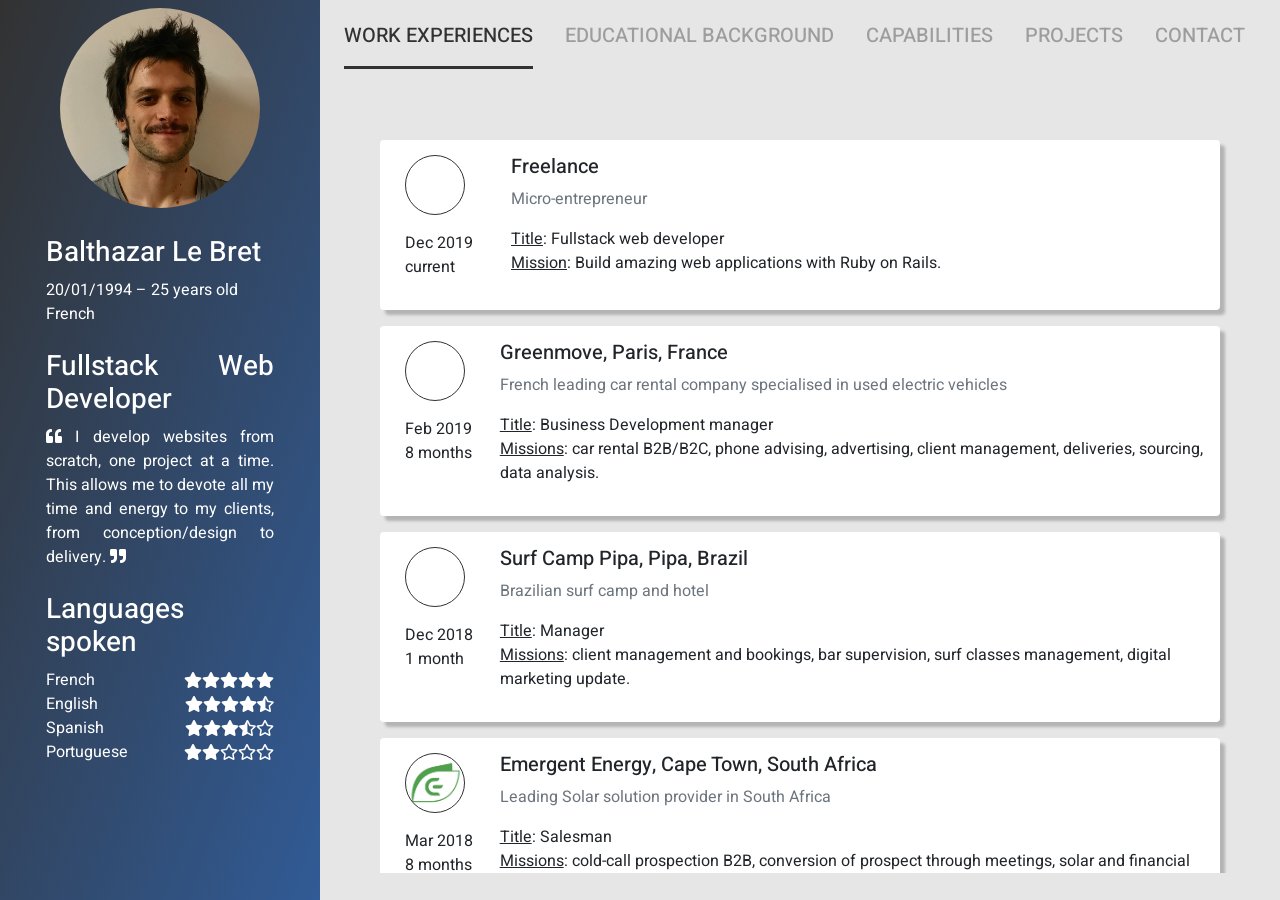
==== index.html @ 67306832 "toggle active class" ====
<!DOCTYPE html>
<html lang="en">
<head>
  <meta charset="UTF-8">
  <meta name="viewport" content="width=device-width, initial-scale=1">
  <meta http-equiv="X-UA-Compatible" content="IE=edge,chrome=1">
  <title>CV Balthazar</title>
  <link rel="stylesheet" href="resume.css">
  <link rel="icon" href="https://cdn.onlinewebfonts.com/svg/img_415067.png">
  <link href="https://fonts.googleapis.com/css?family=Heebo&display=swap" rel="stylesheet">
  <link rel="stylesheet" href="https://use.fontawesome.com/releases/v5.8.1/css/all.css" integrity="sha384-50oBUHEmvpQ+1lW4y57PTFmhCaXp0ML5d60M1M7uH2+nqUivzIebhndOJK28anvf" crossorigin="anonymous">
  <link rel="stylesheet" href="https://stackpath.bootstrapcdn.com/bootstrap/4.3.1/css/bootstrap.min.css" integrity="sha384-ggOyR0iXCbMQv3Xipma34MD+dH/1fQ784/j6cY/iJTQUOhcWr7x9JvoRxT2MZw1T" crossorigin="anonymous">
</head>

<body class="m-0">

  <div class="global-container p-0 d-flex">

    <div class="info d-flex flex-column align-items-center p-2">
      <a href="https://www.linkedin.com/in/balthazarlebret/" target="_blank"><div class="avatar" style="background-image: url('images/balt.png');"></div></a>
      <div class="personal-info">
        <h2 class="mt-2">Balthazar Le Bret</h2>
        <p class="m-0">20/01/1994 – 25 years old</p>
        <p class="m-0">French</p>
      </div>
      <div class="job">
        <h2 class="mt-4">Fullstack Web Developer</h2>
        <i class="fas fa-quote-left"></i><span> I develop websites from scratch, one project at a time. This allows me to devote all my time and energy to my clients, from conception/design to delivery. </span><i class="fas fa-quote-right"></i>
      </div>
      <div class="languages">
        <h2 class="mt-4">Languages spoken</h2>
        <div class="level d-flex align-items-center"><p class="m-0 pr-2 flex-grow-1">French</p><i class="fas fa-star"></i><i class="fas fa-star"></i><i class="fas fa-star"></i><i class="fas fa-star"></i><i class="fas fa-star"></i></div>
        <div class="level d-flex align-items-center"><p class="m-0 pr-2 flex-grow-1">English</p><i class="fas fa-star"></i><i class="fas fa-star"></i><i class="fas fa-star"></i><i class="fas fa-star"></i><i class="fas fa-star-half-alt"></i></div>
        <div class="level d-flex align-items-center"><p class="m-0 pr-2 flex-grow-1">Spanish</p><i class="fas fa-star"></i><i class="fas fa-star"></i><i class="fas fa-star"></i><i class="fas fa-star-half-alt"></i><i class="far fa-star"></i></div>
        <div class="level d-flex align-items-center"><p class="m-0 pr-2 flex-grow-1">Portuguese</p><i class="fas fa-star"></i><i class="fas fa-star"></i><i class="far fa-star"></i><i class="far fa-star"></i><i class="far fa-star"></i></div>
      </div>
    </div>

    <div class="tabs pt-4">

      <div class="menus flex-column flex-column">
        <div id="burger">
          <!-- Burger-Icon -->
          <div class="b-container">
            <div class="b-menu">
              <div class="b-bun b-bun--top"></div>
              <div class="b-bun b-bun--mid"></div>
              <div class="b-bun b-bun--bottom"></div>
            </div>
          </div>
          <!-- Navigation -->
          <div class="b-nav">
            <li><a class="b-link" href="#work" data-toggle="tab">Work</a></li>
            <li><a class="b-link" href="#education" data-toggle="tab">Education</a></li>
            <li><a class="b-link" href="#skills" data-toggle="tab">Skills</a></li>
            <li><a class="b-link" href="#projects" data-toggle="tab">Projects</a></li>
          </div>
        </div>
        <div id="paper-plane" class="b-menu">
          <form action="mailto:balthazarlb@gmail.com" method="post" enctype="text/plain"><button><i class="far fa-paper-plane fa-lg"></i></button></form>
        </div>
      </div>

      <div id="tab-titles">
        <ul  class="nav">
          <li class="ml-4 mr-3 mb-4 active"><h5><a class="pb-3" href="#work" data-toggle="tab">Work experiences</a></h5></li>
          <li class="mx-3 mb-4"><h5><a class="pb-3" href="#education" data-toggle="tab">Educational background</a></h5></li>
          <li class="mx-3 mb-4"><h5><a class="pb-3" href="#skills" data-toggle="tab">Capabilities</a></h5></li>
          <li class="mx-3 mb-4"><h5><a class="pb-3" href="#projects" data-toggle="tab">Projects</a></h5></li>
          <li class="mx-3 mb-4"><h5><a class="pb-3" href="#contact" data-toggle="tab">Contact</a></h5></li>
        </ul>
      </div>

      <div class="tab-content clearfix">

        <div class="tab-pane active" id="work">
          <div class="experience d-flex my-3">
            <div class="logo-div">
              <a href="https://github.com/Probalt" target="_blank"><div class="avatar" style="background-image: url('https://cdn4.iconfinder.com/data/icons/iconsimple-logotypes/512/github-512.png');"></div></a>
              <p class="pt-3 m-0">Dec 2019</p>
              <p>current</p>
            </div>
            <div class="content-div pl-3">
              <h5>Freelance</h5>
              <p class="mb-3 text-secondary">Micro-entrepreneur</p>
              <p class="mb-0"><u>Title</u>: Fullstack web developer</p>
              <p><u>Mission</u>: Build amazing web applications with Ruby on Rails.</p>
            </div>
          </div>

          <div class="experience d-flex my-3">
            <div class="logo-div">
              <a href="https://greenmove.fr/" target="_blank"><div class="avatar" style="background-image: url('https://www.declic-mobilites.org/images/neoentreprises/e/83/m_Logo%20Greenmove-20190415113512.jpg');"></div></a>
              <p class="pt-3 m-0">Feb 2019</p>
              <p>8 months</p>
            </div>
            <div class="content-div pl-3">
              <h5>Greenmove, Paris, France</h5>
              <p class="mb-3 text-secondary">French leading car rental company specialised in used electric vehicles</p>
              <p class="mb-0"><u>Title</u>: Business Development manager</p>
              <p><u>Missions</u>: car rental B2B/B2C, phone advising, advertising, client management, deliveries, sourcing, data analysis.</p>
            </div>
          </div>

          <div class="experience d-flex my-3">
            <div class="logo-div">
              <a href="https://www.surfpipa.com/" target="_blank"><div class="avatar" style="background-image: url('http://www.surfschoolpipa.com/wp-content/uploads/2016/06/logo-camp-black-trasp-.gif');"></div></a>
              <p class="pt-3 m-0">Dec 2018</p>
              <p>1 month</p>
            </div>
            <div class="content-div pl-3">
              <h5>Surf Camp Pipa, Pipa, Brazil</h5>
              <p class="mb-3 text-secondary">Brazilian surf camp and hotel</p>
              <p class="mb-0"><u>Title</u>: Manager</p>
              <p><u>Missions</u>: client management and bookings, bar supervision, surf classes management, digital marketing update.</p>
            </div>
          </div>

          <div class="experience d-flex my-3">
            <div class="logo-div">
              <a href="https://emergentenergy.co.za/" target="_blank"><div class="avatar" style="background-image: url('./images/emergent.png');"></div></a>
              <p class="pt-3 m-0">Mar 2018</p>
              <p>8 months</p>
            </div>
            <div class="content-div pl-3">
              <h5>Emergent Energy, Cape Town, South Africa</h5>
              <p class="mb-3 text-secondary">Leading Solar solution provider in South Africa</p>
              <p class="mb-0"><u>Title</u>: Salesman</p>
              <p><u>Missions</u>: cold-call prospection B2B, conversion of prospect through meetings, solar and financial solution design.</p>
            </div>
          </div>

          <div class="experience d-flex my-3">
            <div class="logo-div">
              <a href="http://www.ledaristorante.com/about" target="_blank"><div class="avatar" style="background-image: url('https://scontent-cdg2-1.xx.fbcdn.net/v/t1.0-1/c41.0.720.720a/p720x720/12063323_1498641273786933_7352727212682793285_n.jpg?_nc_cat=109&_nc_ohc=fmUoP0JHiI4AQmm7QNTG5CvU2Zw29uzyaKtdHWYmrPdVsaO-jd6ci4zAw&_nc_ht=scontent-cdg2-1.xx&oh=163607c9ba484c307b095564dd75fb97&oe=5E72348D');"></div></a>
              <p class="pt-3 m-0">Oct 2017</p>
              <p>2 months</p>
            </div>
            <div class="content-div pl-3">
              <h5>Leda, Sayulita, Mexico</h5>
              <p class="mb-3 text-secondary">Gastronomic italian restaurant</p>
              <p class="mb-0">Bartender</p>
            </div>
          </div>

          <div class="experience d-flex my-3">
            <div class="logo-div">
              <a href="http://geteyeco.com/" target="_blank"><div class="avatar" style="background-image: url('./images/Victorise.png');"></div></a>
              <p class="pt-3 m-0">Jun 2017</p>
              <p>4 months</p>
            </div>
            <div class="content-div pl-3">
              <h5>Victorise, Carlsbad, California, USA</h5>
              <p class="mb-3 text-secondary">High-tech start-up developing softwares and hardwares for the racing-sport industry</p>
              <p class="mb-0"><u>Title</u>: Business development manager</p>
              <p><u>Missions</u>: Kickstarter campaign launch, social media development, marketing stretegy development, data analysis.</p>
            </div>
          </div>

          <div class="experience d-flex my-3">
            <div class="logo-div">
              <div class="avatar" style="background-image: url('images/suwo.png');"></div>
              <p class="pt-3 m-0">Mar 2017</p>
              <p>4 months</p>
            </div>
            <div class="content-div pl-3">
              <h5>Surfing Work, California, USA</h5>
              <p class="mb-3 text-secondary">My own photography project</p>
              <p class="mb-0">Owner, photographer</p>
            </div>
          </div>

          <div class="experience d-flex my-3">
            <div class="logo-div">
              <div class="avatar" style="background-image: url('images/velo.png');"></div>
              <p class="pt-3 m-0">Nov 2015</p>
              <p>1 month</p>
            </div>
            <div class="content-div pl-3">
              <h5>Bike Tours, Surfers Paradise, Australia</h5>
              <p class="mb-3 text-secondary">My own tourism and transport activity</p>
              <p class="mb-0">Cycling taxi driver</p>
            </div>
          </div>

          <div class="experience d-flex my-3">
            <div class="logo-div">
              <a href="https://group.accor.com/fr-FR/brands/business-accelerators/john-paul" target="_blank"><div class="avatar" style="background-image: url('./images/jp.png');"></div></a>
              <p class="pt-3 m-0">May 2015</p>
              <p>2 months</p>
            </div>
            <div class="content-div pl-3">
              <h5>John Paul, Paris, France</h5>
              <p class="mb-3 text-secondary">French leading luxury concierge services</p>
              <p class="mb-0"><u>Title</u>: Marketing assistant</p>
              <p><u>Missions</u>: innovation watch, competitive intelligence, mailing communication, text concierge testing.</p>
            </div>
          </div>
        </div>

        <div class="tab-pane" id="education">
          <div class="experience d-flex my-3">
            <div class="logo-div">
              <a href="https://www.lewagon.com/" target="_blank"><div class="avatar" style="background-image: url('images/lw.png');"></div></a>
              <p class="pt-3 m-0">Oct 2019</p>
              <p>3 months</p>
            </div>
            <div class="content-div pl-3">
              <h5>Le Wagon, Bordeaux, France</h5>
              <p class="mb-3 text-secondary">Ranked best web development training woldwide for the 3rd year in a row</p>
              <p class="mb-0">Web Development Certificate</p>
              <em>License degree equivalent</em>
            </div>
          </div>

          <div class="experience d-flex my-3">
            <div class="logo-div">
              <a href="https://www.psbedu.paris/fr" target="_blank"><div class="avatar" style="background-image: url('https://file.aconf.org/user/conf_39146/images/Paris_School_of_Business_logo.jpg');"></div></a>
              <p class="pt-3 m-0">Sep 2013</p>
              <p>5 years</p>
            </div>
            <div class="content-div pl-3">
              <h5>Paris School of Business (PSB), Paris, France</h5>
              <p class="mb-3 text-secondary">5-years french Business School (ex-ESG Management School)</p>
              <p class="mb-0">Master degree in International Business (english track)</p>
              <em>+ 1 gap year</em>
            </div>
          </div>

          <div class="experience d-flex my-3">
            <div class="logo-div">
              <a href="https://www.sdsu.edu/" target="_blank"><div class="avatar" style="background-image: url('https://upload.wikimedia.org/wikipedia/en/thumb/6/60/San_Diego_State_University_seal.svg/1200px-San_Diego_State_University_seal.svg.png');"></div></a>
              <p class="pt-3 m-0">Jan 2017</p>
              <p>9 months</p>
            </div>
            <div class="content-div pl-3">
              <h5>San Diego State University (SDSU), San Diego, California, USA</h5>
              <p class="mb-3 text-secondary">Public research university of California</p>
              <p class="mb-0">Focus on Entrepreneurship, Creativity, Innovation, Sustainability, Environment & Ethics</p>
              <em>Exchange program</em>
            </div>
          </div>

          <div class="experience d-flex my-3">
            <div class="logo-div">
              <a href="https://www.usc.edu.au/" target="_blank"><div class="avatar" style="background-image: url('https://blashki.com.au/wp-content/uploads/2018/08/USC-Logo.png');"></div></a>
              <p class="pt-3 m-0">Aug 2015</p>
              <p>1 year</p>
            </div>
            <div class="content-div pl-3">
              <h5>University of the Sunshine Coast (USC), Sippy Downs, Australia</h5>
              <p class="mb-3 text-secondary">Public university in Queensland</p>
              <p class="mb-0">Bachelor degree in Business administration</p>
              <em>Exchange program</em>
            </div>
          </div>
        </div>

        <div class="tab-pane" id="skills">
          <div class="experience d-flex my-3">
            <div class="pl-3">
              <h5 class="mb-3">Technical skills</h5>
              <div class="d-flex mb-3">
                <div>
                  <div class="avatar" style="background-image: url('https://maxcdn.icons8.com/Share/icon/Programming/source_code1600.png');"></div>
                </div>
                <div>
                  <p class="mb-4 ml-3">Coding</p>
                  <div class="d-flex flex-wrap">
                    <img src="https://upload.wikimedia.org/wikipedia/commons/1/16/Ruby_on_Rails-logo.png" alt="ruby on rails">
                    <img src="https://ih1.redbubble.net/image.361593789.5453/ap,550x550,12x12,1,transparent,t.png" alt="HTML">
                    <img src="https://upload.wikimedia.org/wikipedia/commons/thumb/3/3d/CSS.3.svg/730px-CSS.3.svg.png" alt="CSS">
                    <img src="https://upload.wikimedia.org/wikipedia/commons/thumb/b/b6/Badge_js-strict.svg/347px-Badge_js-strict.svg.png" alt="JavaScript">
                    <img src="https://fuzati.com/wp-content/uploads/2016/12/Bootstrap-Logo.png" alt="bootstrap">
                    <img src="https://logz.io/wp-content/uploads/2015/11/github-logo.gif" alt="github">
                    <img src="https://image.freepik.com/free-icon/stripe-pay-card-logo_318-55295.jpg" alt="stripe">
                    <img src="https://byrony.github.io/figure/SQL.png" alt="SQL">
                    <img src="https://a.slack-edge.com/80588/img/api/hosting_heroku.png" alt="heroku">
                    <img src="https://image.flaticon.com/icons/png/512/627/627558.png" alt="SQL">
                    <img src="http://i1.wp.com/liliankasem.com/wp-content/uploads/2016/07/JSON.png?fit=512%2C512" alt="Json">
                    <img src="https://www.internetpost.it/wp-content/uploads/2017/04/ruby-card.png" alt="Ruby">
                    <img src="https://upload.wikimedia.org/wikipedia/commons/thumb/a/a1/AJAX_logo_by_gengns.svg/1280px-AJAX_logo_by_gengns.svg.png" alt="AJAX">
                    <img src="https://logodownload.org/wp-content/uploads/2017/10/jquery-logo.png" alt="JQuery">
                    <img src="http://www.virtual-dba.com/media/postgresql-database-services-remote-dba.png" alt="PostgreSQL">
                    <p class="mb-1 ml-3 text-secondary">Relational database, scraping, parsing, test-driven development (TDD), technical workflow, sprint, agile method...</p>
                  </div>
                </div>
              </div>
              <div class="d-flex mb-3">
                <div>
                  <div class="avatar" style="background-image: url('https://new.prodigyandco.com/wp-content/uploads/2017/09/icon_prototyping.png');"></div>
                </div>
                <div>
                  <p class="mb-0 ml-3">Prototyping</p>
                  <p class="mb-1 ml-3 text-secondary">Wireframe, Figma, UI design</p>
                </div>
              </div>
              <div class="d-flex mb-3">
                <div>
                  <div class="avatar" style="background-image: url('https://www.shareicon.net/data/2017/01/12/870442_applications_512x512.png');"></div>
                </div>
                <div>
                  <p class="mb-0 ml-3">Suite Office</p>
                  <p class="mb-1 ml-3 text-secondary">Word, Powerpoint, Excel, Outlook, Skype</p>
                </div>
              </div>
              <div class="d-flex mb-3">
                <div>
                  <div class="avatar" style="background-image: url('https://princetonlibrary.org/wp-content/uploads/2016/08/Adobe-Creative-Cloud.png');"></div>
                </div>
                <div>
                  <p class="mb-0 ml-3">Suite Adobe</p>
                  <p class="mb-1 ml-3 text-secondary">Photoshop, Illustrator, Lightroom, Premiere Pro</p>
                </div>
              </div>
              <div class="d-flex mb-3">
                <div>
                  <div class="avatar" style="background-image: url('https://upload.wikimedia.org/wikipedia/commons/thumb/5/53/Google_%22G%22_Logo.svg/480px-Google_%22G%22_Logo.svg.png');"></div>
                </div>
                <div>
                  <p class="mb-0 ml-3">G Suite</p>
                  <p class="mb-1 ml-3 text-secondary">Drive, Docs, Sheets, Slides, Calendar, Earth</p>
                </div>
              </div>
            </div>
          </div>

          <div class="experience d-flex my-3">
            <div class="pl-3">
              <h5 class="mb-3">Soft skills</h5>
              <p class="mb-0 ml-3">High adaptability & versatility</p>
              <p class="mb-3 ml-3 text-secondary">I like to work on every aspect of a project and diversify my skills.</p>
              <p class="mb-0 ml-3">Extremely organized</p>
              <p class="mb-3 ml-3 text-secondary">I need to have a clear and structured mind to know where I am going.</p>
              <p class="mb-0 ml-3">Curious & open-minded</p>
              <p class="mb-3 ml-3 text-secondary">I keep challenging myself in order to learn, and push myself out of confort.</p>
              <p class="mb-0 ml-3">Persistent and determined</p>
              <p class="mb-3 ml-3 text-secondary">I am stubborn and I keep trying until I succeed.</p>
              <p class="mb-0 ml-3">Autonomous</p>
              <p class="mb-3 ml-3 text-secondary">I am able to focus and achieve keystones on my own.</p>
              <p class="mb-0 ml-3">Team work</p>
              <p class="mb-3 ml-3 text-secondary">We can only learn from co-operating and complementarity.</p>
            </div>
          </div>

          <div class="experience d-flex my-3 passions">
            <div class="pl-3">
              <h5 class="mb-3">Passions</h5>
              <p class="mb-0 ml-3">Programming</p>
              <p class="mb-3 ml-3 text-secondary">Building amazing web apps for the good of humanity</p>
              <p class="mb-0 ml-3">Environment</p>
              <p class="mb-3 ml-3 text-secondary">Involved in Greenpeace, Sea Shepards, Bloom and Plastic Odyssey. Living by example and more sustainably drives me.</p>
              <p class="mb-0 ml-3">Skiing & snowboarding</p>
              <p class="mb-3 ml-3 text-secondary">Freestyle/freeride</p>
              <p class="mb-0 ml-3">Sailing</p>
              <p class="mb-3 ml-3 text-secondary">South Atlantic crossing</p>
              <p class="mb-0 ml-3">Surfing</p>
              <p class="mb-3 ml-3 text-secondary">Teacher level</p>
              <p class="mb-0 ml-3">Skydiving</p>
              <p class="mb-3 ml-3 text-secondary">Licensed with 63 jumps</p>
              <p class="mb-0 ml-3">Climbing</p>
              <p class="mb-3 ml-3 text-secondary">Bloc climbing indoor and outdoor</p>
            </div>
          </div>
        </div>

        <div class="tab-pane" id="projects">
          <div class="d-flex flex-wrap justify-content-start">
            <a class=" mr-5 mb-5" href="https://rent-your-skills-probalt.herokuapp.com/" target="_blank"><div class="project-card" style="background-image: url('images/skale.png');"></div></a>
            <a class=" mr-5 mb-5" href="https://habit-challenge.herokuapp.com/" target="_blank"><div class="project-card" style="background-image: url('images/rebearth.png');"></div></a>
            <a class=" mr-5 mb-5" href="http://www.probalt-garden.xyz/" target="_blank"><div class="project-card" style="background-image: url('images/garden.png');"></div></a>
          </div>
        </div>

        <div class="tab-pane" id="contact">
          <div class="mb-5">
            <div class="d-flex"><i class="fas fa-mobile-alt fa-lg"></i><p class="ml-4 mb-4"> +33 (0) 7 83 41 42 68</p></div>
            <div class="d-flex"><i class="fas fa-at fa-lg"></i><p class="ml-4 mb-5"> balthazarlb@gmail.com</p></div>
            <a class="message-btn" href="images/balthazar_lebret_resume.pdf" download target="_blank">Download resume <i class="far fa-save"></i></a>
          </div>
          <h2>Send me an E-mail:</h2>
          <br>
          <form action="mailto:balthazarlb@gmail.com" method="post" enctype="text/plain">
            <textarea rows="8" type="text" name="message "> </textarea>
            <br>
            <button class="message-btn mt-4">Send <i class="far fa-paper-plane"></i></button>
            <br>
          </form>
        </div>

      </div>

    </div>

  </div>

  <script src="https://ajax.googleapis.com/ajax/libs/jquery/1.11.1/jquery.min.js"></script>
  <script src="https://maxcdn.bootstrapcdn.com/bootstrap/3.4.1/js/bootstrap.min.js"></script>
  <script src="resume.js"></script>
  <script src="test.js"></script>
  <script src="https://code.jquery.com/jquery-3.4.1.js"></script>
</body>
</html>
---- resume.css ----
html > body {
  background-color: rgb(230, 230, 230);
  font-family: 'Heebo', sans-serif;
}

.info {
  color: white;
  background: linear-gradient(to bottom right, rgb(50, 50, 50), #315B96);
  width: 25%;
  min-height: 100vh;
  height: 100%;
}

.job {
  text-align: justify;
}

.tab-content {
  height: 87vh;
  overflow-y: scroll;
  margin: 10px 50px 0px 50px;
}

.tabs {
  width: 75%;
  height: 100vh;
}

.personal-info, .job, .code-languages, .languages, .top-info {
  width: 75%;
}

.info h2 {
  font-size: 28px;
}

.tab-pane {
  margin: 50px 10px 0px 10px;
}

#paper-plane {
  margin: 0px 20px 20px 20px;
  display: none;
}

#paper-plane button {
  background-color: transparent;
  border: none;
  padding: 0px;
  margin: 0px;
}

.info .avatar {
  width: 200px;
  height: 200px;
  border-radius: 50%;
  background-size: cover;
  margin-bottom: 20px;
}

.info .avatar:hover {
  box-shadow: 2px 2px 2px black;
}

.tab-content .avatar {
  width: 60px;
  height: 60px;
  border-radius: 50%;
  background-size: cover;
  border: 1px solid rgb(50, 50, 50);
}

#skills .avatar {
  width: 40px;
  height: 40px;
  border: none;
  position: cover;
}

#skills img {
  max-height: 40px;
  margin: 0px 10px 10px 10px;
}

#tab-titles a {
  color: rgb(50, 50, 50);
  opacity: 0.4;
  text-transform: uppercase;
}

.tabs a:hover {
  text-decoration: none;
  font-family: 'Heebo', sans-serif;
  color: rgb(1, 1, 1);
}

#tab-titles .active a {
  border-bottom: solid rgb(50, 50, 50);
  opacity: 1;
}

.logo-div {
  width: 100px;
  padding-left: 10px;
}

.experience {
  background-color: white;
  box-shadow: 5px 5px 3px rgb(180, 180, 180);
  border-radius: 4px;
  padding: 15px;
  min-width: 100%;
}

a .avatar:hover {
  box-shadow: 2px 2px 2px rgb(130, 130, 130);
}

.project-card {
  background-size: cover;
  width: 300px;
  height: 200px;
}

.tabs #projects .project-card {
  box-shadow: 5px 5px 3px rgb(180, 180, 180);
  border-radius: 4px;
}

.tabs #projects .project-card:hover {
  box-shadow: 5px 5px 3px rgb(130, 130, 130);
}

.tabs #projects a {
  opacity: 1;
}

.menus {
  margin-left: 50px;
}

@media(max-width: 883px) {
  .info {
    height: 100%;
    width: 45%;
    align-items: flex-start;
  }
  .tabs {
    width: 55%;
  }
  .info p, .info span {
    font-size: 18px;
  }
  .info h2 {
    font-size: 30px;
  }
  .info a .avatar {
    width: 150px;
    height: 150px;
  }
  .info a {
    margin: 10px 0px 10px 0px;
  }
  .top-info {
    display: flex;
  }
  .tab-content {
    height: 72vh;
    width: 400px;
    margin-top: 0px;
  }
  .tabs #burger {
    display: flex;
  }
  #paper-plane {
    display: block;
  }
  #tab-titles {
    display: none;
  }
}
@media (max-width: 712px) {
  .tab-content {
    height: 80vh;
  }
}
@media (max-width: 629px) {
  .tab-content {
    height: 90vh;
  }
}
@media (max-width: 565px) {
  .tab-content {
    height: 130vh;
  }
  #burger {
    display: flex;
  }
  #paper-plane {
    display: block;
  }
  #tab-titles {
    display: none;
  }
  .info {
    min-width: 200px;
    background: linear-gradient(to bottom right, rgb(50, 50, 50), #315B96);
  }
}

.message-btn {
  padding: 10px;
  border-radius: 6px;
  background-color: transparent;
  color: black;
  border: solid 1px black;
}

.message-btn:hover {
  font-weight: bolder;
  color: white;
  background-color: #315B96
}


#contact {
  background-color: rgb(250,250,250);
  border-radius: 6px;
  padding: 20px;
  max-width: 600px;
  box-shadow: 5px 5px 3px rgb(180, 180, 180);
}

#contact a {
  padding: 10px;
  border-radius: 6px;
  background-color: transparent;
  color: black;
  border: solid 1px black;
}

#contact a:hover {
  font-weight: bolder;
  color: white;
  background-color: #315B96
}

#contact form textarea {
  width: 80%;
}


/*BURGER MENUUUUUUU*/

@-webkit-keyframes slideInLeft {
  0% {
    -webkit-transform: translate3d(-250px, 0, 0);
            transform: translate3d(-250px, 0, 0);
    visibility: visible;
  }
  100% {
    -webkit-transform: translate3d(0, 0, 0);
            transform: translate3d(0, 0, 0);
  }
}
@keyframes slideInLeft {
  0% {
    -webkit-transform: translate3d(-250px, 0, 0);
            transform: translate3d(-250px, 0, 0);
    visibility: visible;
  }
  100% {
    -webkit-transform: translate3d(0, 0, 0);
            transform: translate3d(0, 0, 0);
  }
}
@-webkit-keyframes slideOutLeft {
  0% {
    -webkit-transform: translate3d(0, 0, 0);
            transform: translate3d(0, 0, 0);
  }
  100% {
    -webkit-transform: translate3d(-250px, 0, 0);
            transform: translate3d(-250px, 0, 0);
    visibility: hidden;
  }
}
@keyframes slideOutLeft {
  0% {
    -webkit-transform: translate3d(0, 0, 0);
            transform: translate3d(0, 0, 0);
  }
  100% {
    -webkit-transform: translate3d(-250px, 0, 0);
            transform: translate3d(-250px, 0, 0);
    visibility: hidden;
  }
}
* {
  box-sizing: border-box;
}

.b-nav {
  position: absolute;
  z-index: 11;
  margin: 0px 0px 0px 100px;
}
.b-nav:not(.open) {
  visibility: hidden;
}
.b-nav li {
  color: white;
  list-style-type: none;
  padding: 5px;
  text-align: left;
  -webkit-transform: translateX(-250px);
          transform: translateX(-250px);
}
.b-nav li:not(.open) {
  -webkit-animation-duration: 0.4s;
          animation-duration: 0.4s;
  -webkit-animation-fill-mode: both;
          animation-fill-mode: both;
  -webkit-animation-name: slideOutLeft;
          animation-name: slideOutLeft;
}

.b-nav.open {
  visibility: visible;
}
.b-nav.open li {
  -webkit-animation-duration: 0.4s;
          animation-duration: 0.4s;
  -webkit-animation-fill-mode: both;
          animation-fill-mode: both;
  -webkit-animation-name: slideInLeft;
          animation-name: slideInLeft;
}

.b-link {
  background: transparent;
  color: #444444;
  font-family: Helvetica-Neue, Helvetica, Arial, sans-serif;
  font-size: 20px;
  font-weight: 300;
  margin-left: 30px;
  text-decoration: none;
  transition: all 0.4s ease;
  width: auto;
}
.b-link:hover, .b-link--active {
  border-left: #444444 solid 2px;
  padding-left: 30px;
  text-decoration: none;
  color: gray;
}

.b-menu {
  background: white;
  border: gray solid 2px;
  border-radius: 50%;
  cursor: pointer;
  display: inline-block;
  height: 60px;
  padding-left: 15.5px;
  padding-top: 17.5px;
  transition: all 0.4s ease;
  -webkit-user-select: none;
     -moz-user-select: none;
      -ms-user-select: none;
          user-select: none;
  width: 60px;
  z-index: 12;
}
.b-menu:hover {
  border: #444444 solid 2px;
}

.b-bun {
  background: #444444;
  position: relative;
  transition: all 0.4s ease;
}
.b-bun--top {
  height: 2px;
  top: 0;
  width: 25px;
}
.b-bun--mid {
  height: 2px;
  top: 8px;
  width: 25px;
}
.b-bun--bottom {
  height: 2px;
  top: 16px;
  width: 25px;
}

.b-container {
  height: 60px;
  margin: 20px;
}
.b-container:hover:not(.open) .bun-top,
.b-container:hover:not(.open) .bun-mid,
.b-container:hover:not(.open) .bun-bottom {
  background: white;
}
.b-container.open .b-main {
  border: #444444 solid 2px;
}
.b-container.open .b-bun--top {
  background: #444444;
  top: 9px;
  -webkit-transform: rotate(45deg);
          transform: rotate(45deg);
}
.b-container.open .b-bun--mid {
  opacity: 0;
}
.b-container.open .b-bun--bottom {
  background: #444444;
  top: 5px;
  -webkit-transform: rotate(-45deg);
          transform: rotate(-45deg);
}
.b-container.open .b-brand {
  color: #444444;
}

#burger {
  display: none;
}
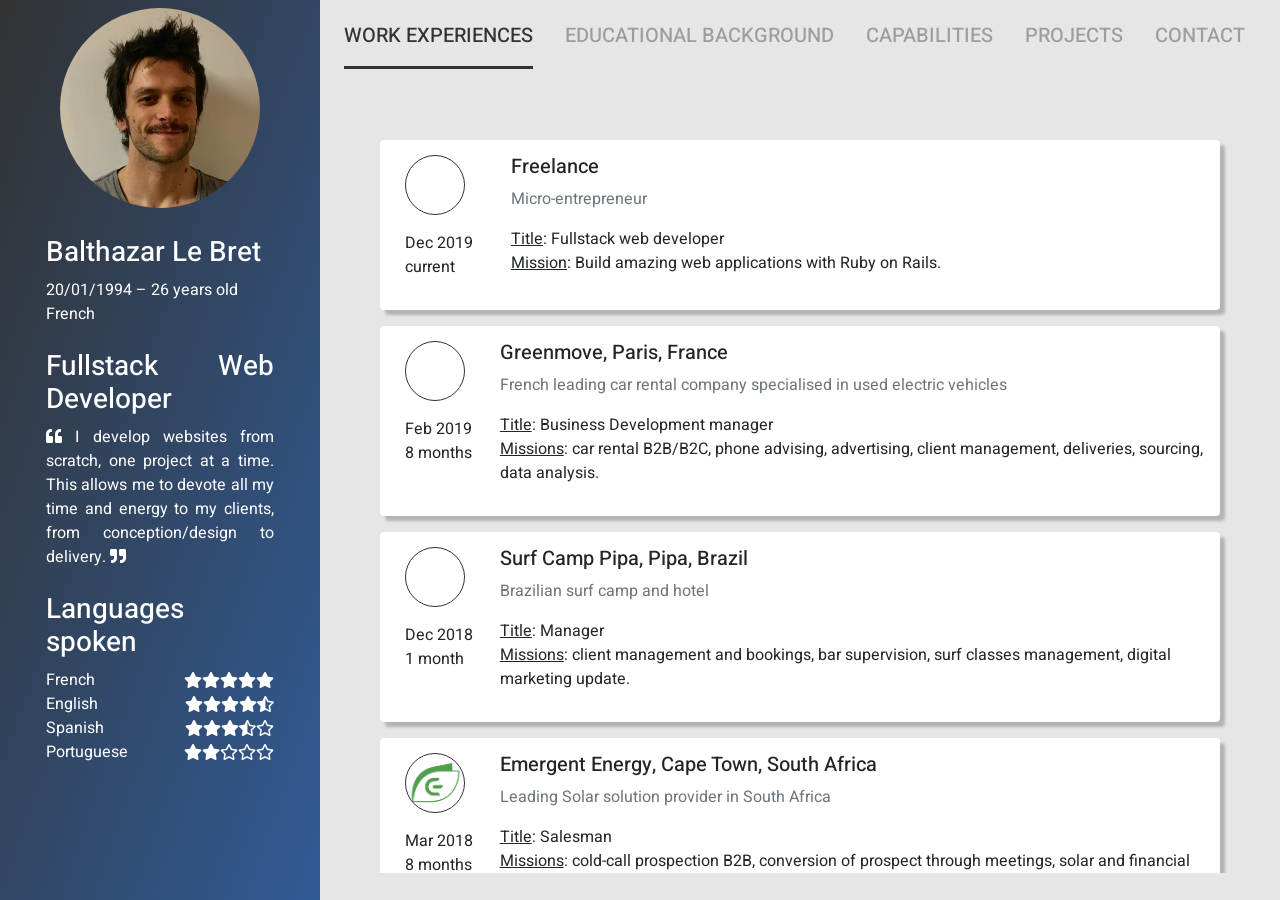
==== commit 77704d7a: "text and age and sharing preview" ====
--- a/index.html
+++ b/index.html
@@ -4,6 +4,13 @@
   <meta charset="UTF-8">
   <meta name="viewport" content="width=device-width, initial-scale=1">
   <meta http-equiv="X-UA-Compatible" content="IE=edge,chrome=1">
+
+  <meta property="og:title" content="Balthazar Le Bret's resume">
+  <meta property="og:image" content="images/balt.png">
+  <meta property="og:description" content="A summary about myself, my educational background, work experiences capabilities and projects.">
+  <meta property="og:url" content="balthazarlebret.xyz">
+  <meta name="twitter:card" content="summary_large_image">
+
   <title>CV Balthazar</title>
   <link rel="stylesheet" href="resume.css">
   <link rel="icon" href="https://cdn.onlinewebfonts.com/svg/img_415067.png">
@@ -20,7 +27,7 @@
       <a href="https://www.linkedin.com/in/balthazarlebret/" target="_blank"><div class="avatar" style="background-image: url('images/balt.png');"></div></a>
       <div class="personal-info">
         <h2 class="mt-2">Balthazar Le Bret</h2>
-        <p class="m-0">20/01/1994 – 25 years old</p>
+        <p class="m-0">20/01/1994 – 26 years old</p>
         <p class="m-0">French</p>
       </div>
       <div class="job">
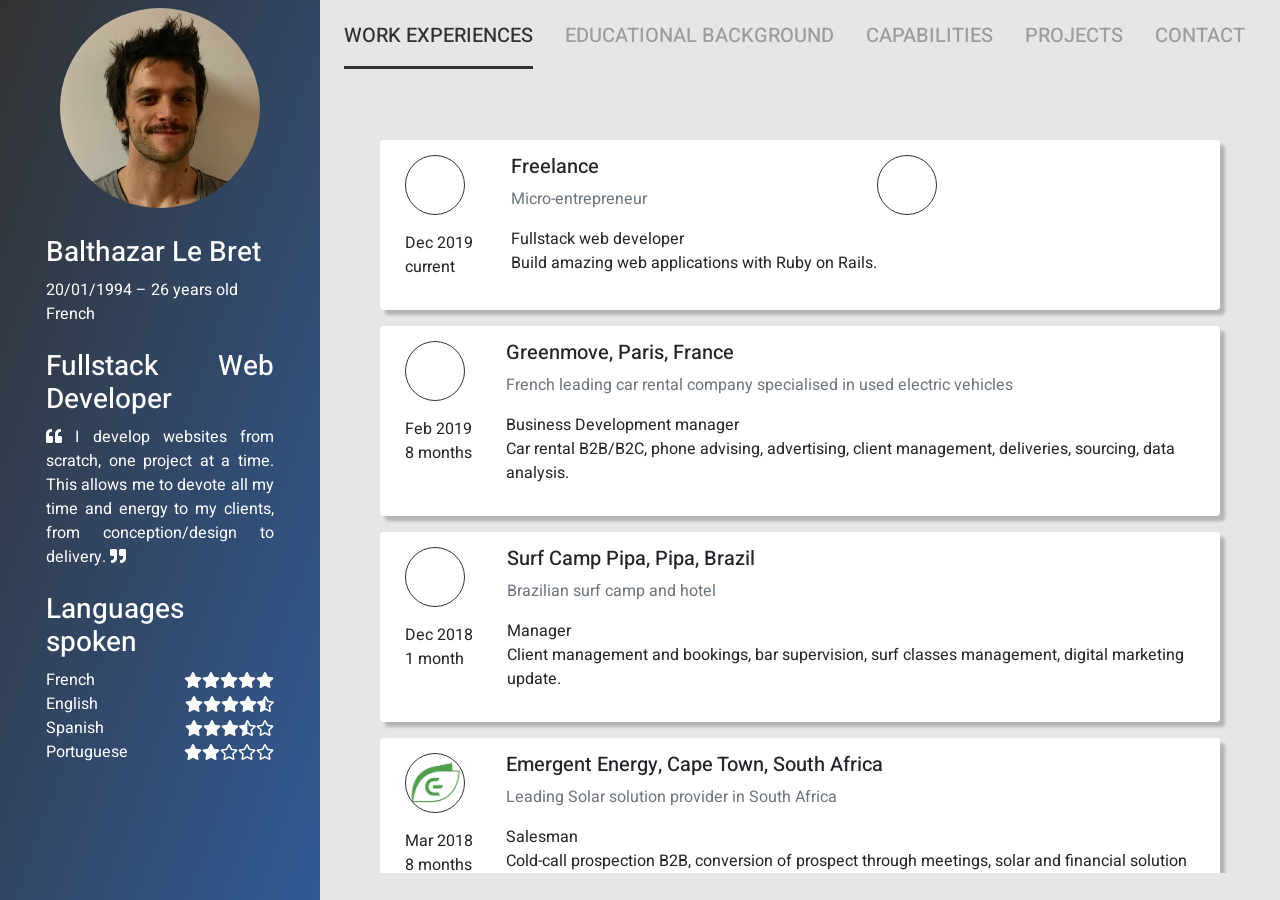
==== commit 494cd6d4: "new cv" ====
--- a/index.html
+++ b/index.html
@@ -5,9 +5,10 @@
   <meta name="viewport" content="width=device-width, initial-scale=1">
   <meta http-equiv="X-UA-Compatible" content="IE=edge,chrome=1">
 
+  <html prefix="og: http://ogp.me/ns#">
   <meta property="og:title" content="Balthazar Le Bret's resume">
-  <meta property="og:image" content="images/balt.png">
-  <meta property="og:description" content="A summary about myself, my educational background, work experiences capabilities and projects.">
+  <meta property="og:image" content="https://avatars2.githubusercontent.com/u/52273647?v=4">
+  <meta property="og:description" content="A summary about myself, my educational background, work experiences, capabilities and projects.">
   <meta property="og:url" content="balthazarlebret.xyz">
   <meta name="twitter:card" content="summary_large_image">
 
@@ -83,15 +84,18 @@
         <div class="tab-pane active" id="work">
           <div class="experience d-flex my-3">
             <div class="logo-div">
-              <a href="https://github.com/Probalt" target="_blank"><div class="avatar" style="background-image: url('https://cdn4.iconfinder.com/data/icons/iconsimple-logotypes/512/github-512.png');"></div></a>
+              <a href="https://www.malt.fr/profile/balthazarlebret" target="_blank"><div class="avatar" style="background-image: url('https://news.malt.com/wp-content/uploads/2018/03/malt_picto_white_bg_png.png');"></div></a>
               <p class="pt-3 m-0">Dec 2019</p>
               <p>current</p>
             </div>
             <div class="content-div pl-3">
               <h5>Freelance</h5>
               <p class="mb-3 text-secondary">Micro-entrepreneur</p>
-              <p class="mb-0"><u>Title</u>: Fullstack web developer</p>
-              <p><u>Mission</u>: Build amazing web applications with Ruby on Rails.</p>
+              <p class="mb-0">Fullstack web developer</p>
+              <p>Build amazing web applications with Ruby on Rails.</p>
+            </div>
+            <div>
+              <a href="https://github.com/Probalt" target="_blank"><div class="avatar" style="background-image: url('https://cdn4.iconfinder.com/data/icons/iconsimple-logotypes/512/github-512.png');"></div></a>
             </div>
           </div>
 
@@ -104,8 +108,8 @@
             <div class="content-div pl-3">
               <h5>Greenmove, Paris, France</h5>
               <p class="mb-3 text-secondary">French leading car rental company specialised in used electric vehicles</p>
-              <p class="mb-0"><u>Title</u>: Business Development manager</p>
-              <p><u>Missions</u>: car rental B2B/B2C, phone advising, advertising, client management, deliveries, sourcing, data analysis.</p>
+              <p class="mb-0">Business Development manager</p>
+              <p>Car rental B2B/B2C, phone advising, advertising, client management, deliveries, sourcing, data analysis.</p>
             </div>
           </div>
 
@@ -118,8 +122,8 @@
             <div class="content-div pl-3">
               <h5>Surf Camp Pipa, Pipa, Brazil</h5>
               <p class="mb-3 text-secondary">Brazilian surf camp and hotel</p>
-              <p class="mb-0"><u>Title</u>: Manager</p>
-              <p><u>Missions</u>: client management and bookings, bar supervision, surf classes management, digital marketing update.</p>
+              <p class="mb-0">Manager</p>
+              <p>Client management and bookings, bar supervision, surf classes management, digital marketing update.</p>
             </div>
           </div>
 
@@ -132,8 +136,8 @@
             <div class="content-div pl-3">
               <h5>Emergent Energy, Cape Town, South Africa</h5>
               <p class="mb-3 text-secondary">Leading Solar solution provider in South Africa</p>
-              <p class="mb-0"><u>Title</u>: Salesman</p>
-              <p><u>Missions</u>: cold-call prospection B2B, conversion of prospect through meetings, solar and financial solution design.</p>
+              <p class="mb-0">Salesman</p>
+              <p>Cold-call prospection B2B, conversion of prospect through meetings, solar and financial solution design.</p>
             </div>
           </div>
 
@@ -159,8 +163,8 @@
             <div class="content-div pl-3">
               <h5>Victorise, Carlsbad, California, USA</h5>
               <p class="mb-3 text-secondary">High-tech start-up developing softwares and hardwares for the racing-sport industry</p>
-              <p class="mb-0"><u>Title</u>: Business development manager</p>
-              <p><u>Missions</u>: Kickstarter campaign launch, social media development, marketing stretegy development, data analysis.</p>
+              <p class="mb-0">Business development manager</p>
+              <p>Kickstarter campaign launch, social media development, marketing stretegy development, data analysis.</p>
             </div>
           </div>
 
@@ -199,8 +203,21 @@
             <div class="content-div pl-3">
               <h5>John Paul, Paris, France</h5>
               <p class="mb-3 text-secondary">French leading luxury concierge services</p>
-              <p class="mb-0"><u>Title</u>: Marketing assistant</p>
-              <p><u>Missions</u>: innovation watch, competitive intelligence, mailing communication, text concierge testing.</p>
+              <p class="mb-0">Marketing assistant</p>
+              <p>Innovation watch, competitive intelligence, mailing communication, text concierge testing.</p>
+            </div>
+          </div>
+
+          <div class="experience d-flex my-3">
+            <div class="logo-div">
+              <a href="https://nickel.eu/fr/" target="_blank"><div class="avatar" style="background-image: url('https://les-services-clients.fr/wp-content/uploads/2018/04/logo-compte-nickel.jpg');"></div></a>
+              <p class="pt-3 m-0">Jun 2014</p>
+              <p>2 month</p>
+            </div>
+            <div class="content-div pl-3">
+              <h5>Compte-Nickel, Paris, France</h5>
+              <p class="mb-3 text-secondary">1st low-cost payment account company in France</p>
+              <p class="mb-0">Distribution and conformity</p>
             </div>
           </div>
         </div>
@@ -215,8 +232,8 @@
             <div class="content-div pl-3">
               <h5>Le Wagon, Bordeaux, France</h5>
               <p class="mb-3 text-secondary">Ranked best web development training woldwide for the 3rd year in a row</p>
-              <p class="mb-0">Web Development Certificate</p>
-              <em>License degree equivalent</em>
+              <a class="certif" href="images/Le_Wagon_Certification.jpg" download target="_blank">Web Development Certificate</a>
+              <p>License degree equivalent</p>
             </div>
           </div>
 
@@ -229,8 +246,8 @@
             <div class="content-div pl-3">
               <h5>Paris School of Business (PSB), Paris, France</h5>
               <p class="mb-3 text-secondary">5-years french Business School (ex-ESG Management School)</p>
-              <p class="mb-0">Master degree in International Business (english track)</p>
-              <em>+ 1 gap year</em>
+              <a class="certif" href="images/Attestation_Reussite_PSB.pdf" download target="_blank">Master degree in International Business (english track)</a>
+              <p>+ 1 gap year</p>
             </div>
           </div>
 
@@ -257,8 +274,8 @@
             <div class="content-div pl-3">
               <h5>University of the Sunshine Coast (USC), Sippy Downs, Australia</h5>
               <p class="mb-3 text-secondary">Public university in Queensland</p>
-              <p class="mb-0">Bachelor degree in Business administration</p>
-              <em>Exchange program</em>
+              <a class="certif" href="images/Bachelor_USC.JPG" download target="_blank">Bachelor degree in Business administration</a>
+              <p>Exchange program</p>
             </div>
           </div>
         </div>
@@ -336,17 +353,17 @@
             <div class="pl-3">
               <h5 class="mb-3">Soft skills</h5>
               <p class="mb-0 ml-3">High adaptability & versatility</p>
-              <p class="mb-3 ml-3 text-secondary">I like to work on every aspect of a project and diversify my skills.</p>
+              <p class="mb-3 ml-3 text-secondary">I like to work on every aspect of a project. This allows me to understand it fully as well as diversifying my skills.</p>
               <p class="mb-0 ml-3">Extremely organized</p>
-              <p class="mb-3 ml-3 text-secondary">I need to have a clear and structured mind to know where I am going.</p>
+              <p class="mb-3 ml-3 text-secondary">My mind is clear and structured and I need to tidy everything to have a good idea of where I am going.</p>
               <p class="mb-0 ml-3">Curious & open-minded</p>
               <p class="mb-3 ml-3 text-secondary">I keep challenging myself in order to learn, and push myself out of confort.</p>
               <p class="mb-0 ml-3">Persistent and determined</p>
-              <p class="mb-3 ml-3 text-secondary">I am stubborn and I keep trying until I succeed.</p>
+              <p class="mb-3 ml-3 text-secondary">I am stubborn and I keep trying using different tools and methods until I succeed.</p>
               <p class="mb-0 ml-3">Autonomous</p>
-              <p class="mb-3 ml-3 text-secondary">I am able to focus and achieve keystones on my own.</p>
+              <p class="mb-3 ml-3 text-secondary">I am very disciplined with my schedule. This allows me to focus and achieve keystones on my own.</p>
               <p class="mb-0 ml-3">Team work</p>
-              <p class="mb-3 ml-3 text-secondary">We can only learn from co-operating and complementarity.</p>
+              <p class="mb-3 ml-3 text-secondary">We can learn so much more from co-operating and complementarity.</p>
             </div>
           </div>
 
@@ -355,8 +372,8 @@
               <h5 class="mb-3">Passions</h5>
               <p class="mb-0 ml-3">Programming</p>
               <p class="mb-3 ml-3 text-secondary">Building amazing web apps for the good of humanity</p>
-              <p class="mb-0 ml-3">Environment</p>
-              <p class="mb-3 ml-3 text-secondary">Involved in Greenpeace, Sea Shepards, Bloom and Plastic Odyssey. Living by example and more sustainably drives me.</p>
+              <p class="mb-0 ml-3">Ecology</p>
+              <p class="mb-3 ml-3 text-secondary"><a class="certif" href="images/Sulitest_certificat.pdf" download target="_blank">Certified Sulitest</a>, involved in Greenpeace, Sea Shepards, Bloom and Plastic Odyssey.</p>
               <p class="mb-0 ml-3">Skiing & snowboarding</p>
               <p class="mb-3 ml-3 text-secondary">Freestyle/freeride</p>
               <p class="mb-0 ml-3">Sailing</p>
@@ -383,7 +400,7 @@
           <div class="mb-5">
             <div class="d-flex"><i class="fas fa-mobile-alt fa-lg"></i><p class="ml-4 mb-4"> +33 (0) 7 83 41 42 68</p></div>
             <div class="d-flex"><i class="fas fa-at fa-lg"></i><p class="ml-4 mb-5"> balthazarlb@gmail.com</p></div>
-            <a class="message-btn" href="images/balthazar_lebret_resume.pdf" download target="_blank">Download resume <i class="far fa-save"></i></a>
+            <a class="message-btn" href="images/balthazar_lebret_resume.pdf" download target="_blank">Download resume <i class="fas fa-file-download"></i></a>
           </div>
           <h2>Send me an E-mail:</h2>
           <br>
--- a/resume.css
+++ b/resume.css
@@ -432,3 +432,7 @@
   display: none;
 }
 
+.experience a {
+  color: #315B96;
+}
+
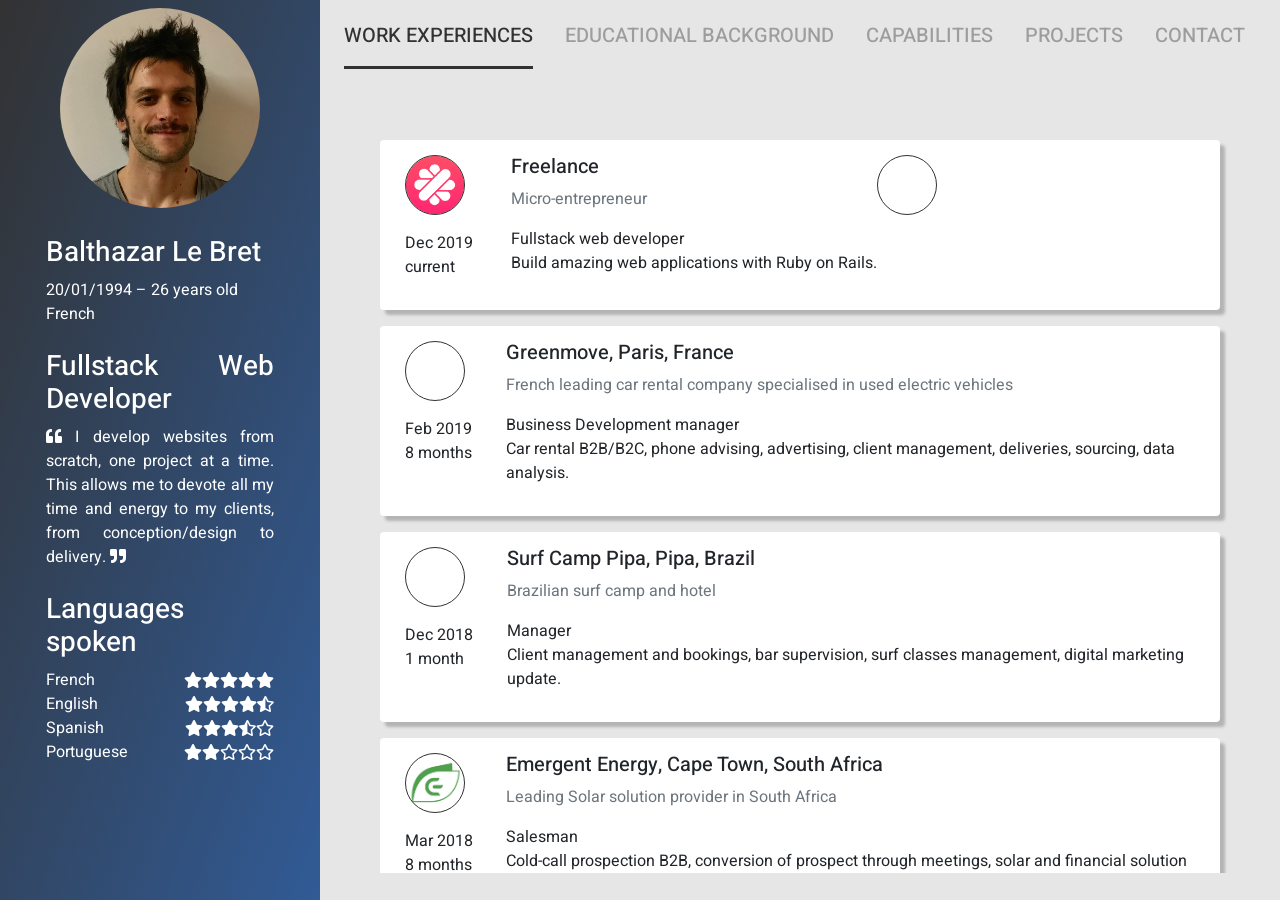
==== commit e7d66079: "malt logo" ====
--- a/index.html
+++ b/index.html
@@ -84,7 +84,7 @@
         <div class="tab-pane active" id="work">
           <div class="experience d-flex my-3">
             <div class="logo-div">
-              <a href="https://www.malt.fr/profile/balthazarlebret" target="_blank"><div class="avatar" style="background-image: url('https://news.malt.com/wp-content/uploads/2018/03/malt_picto_white_bg_png.png');"></div></a>
+              <a href="https://www.malt.fr/profile/balthazarlebret" target="_blank"><div class="avatar" style="background-image: url('./images/malt.png');"></div></a>
               <p class="pt-3 m-0">Dec 2019</p>
               <p>current</p>
             </div>
